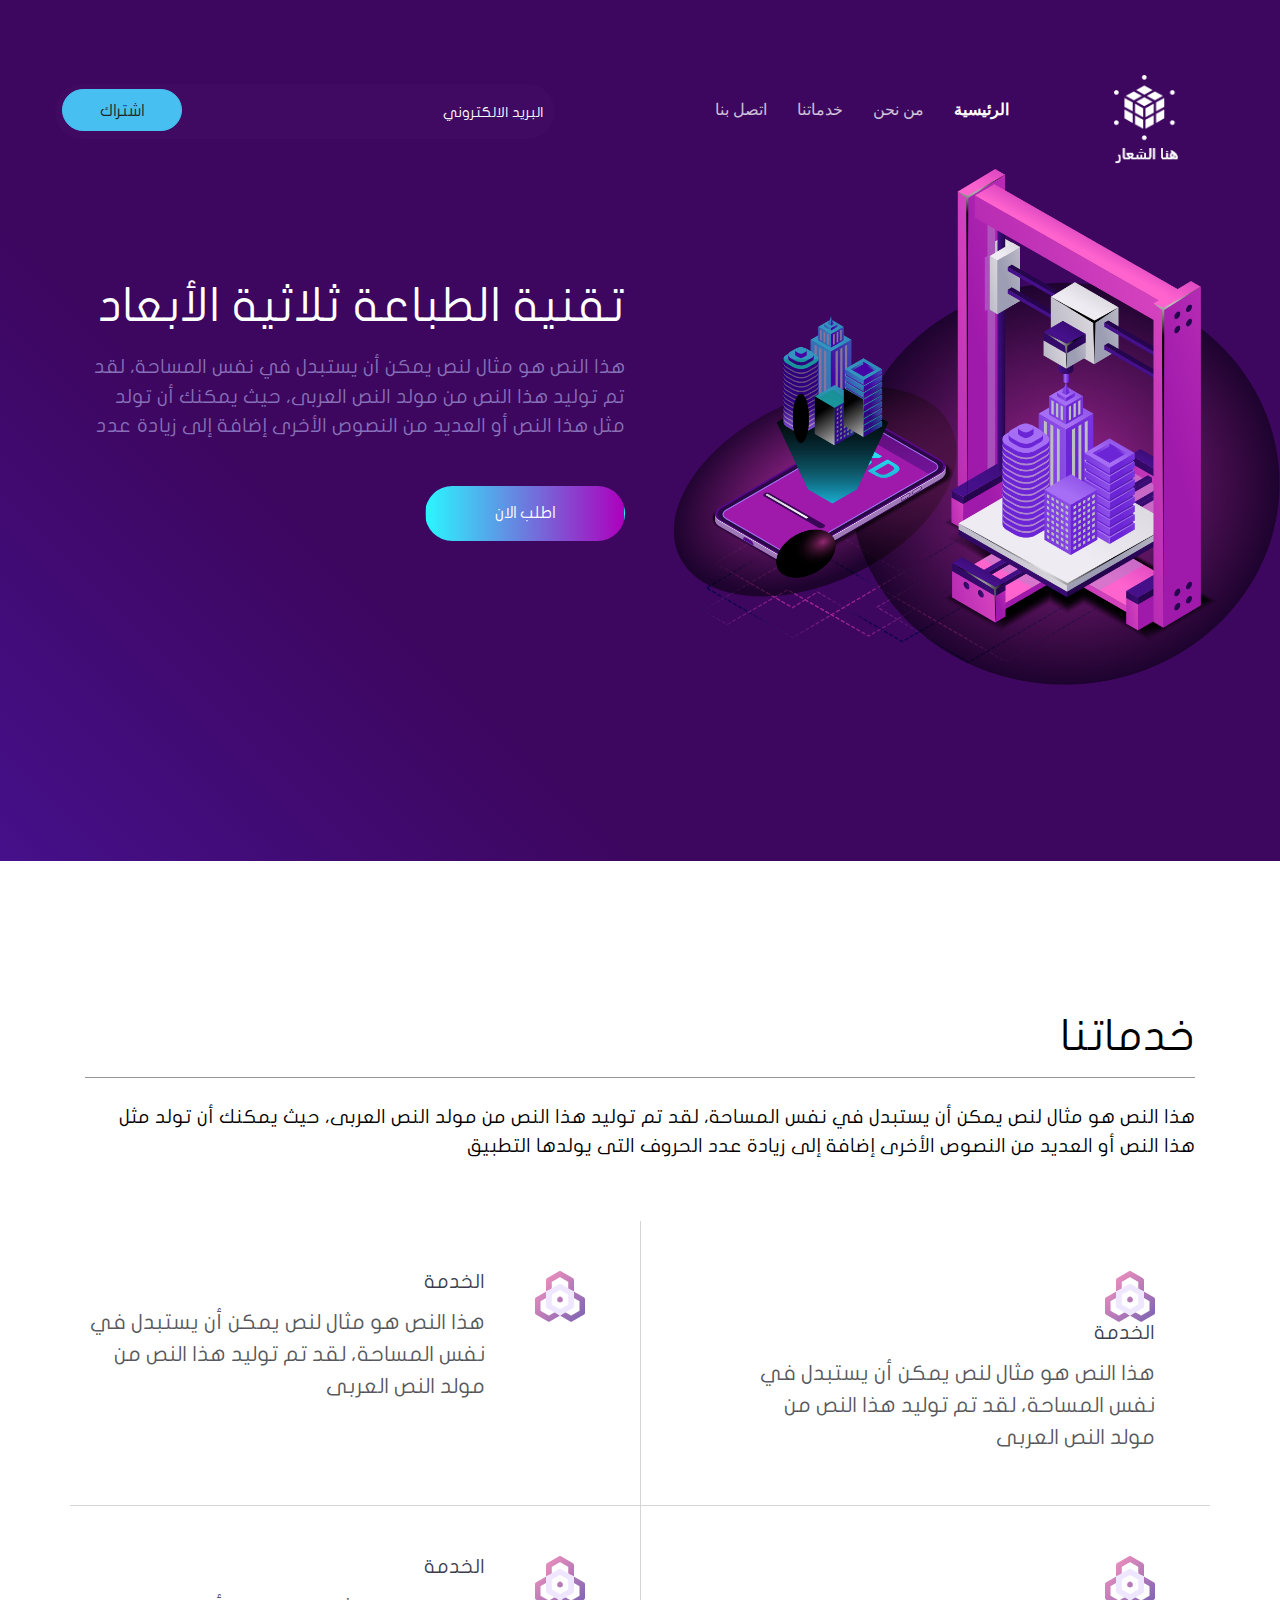
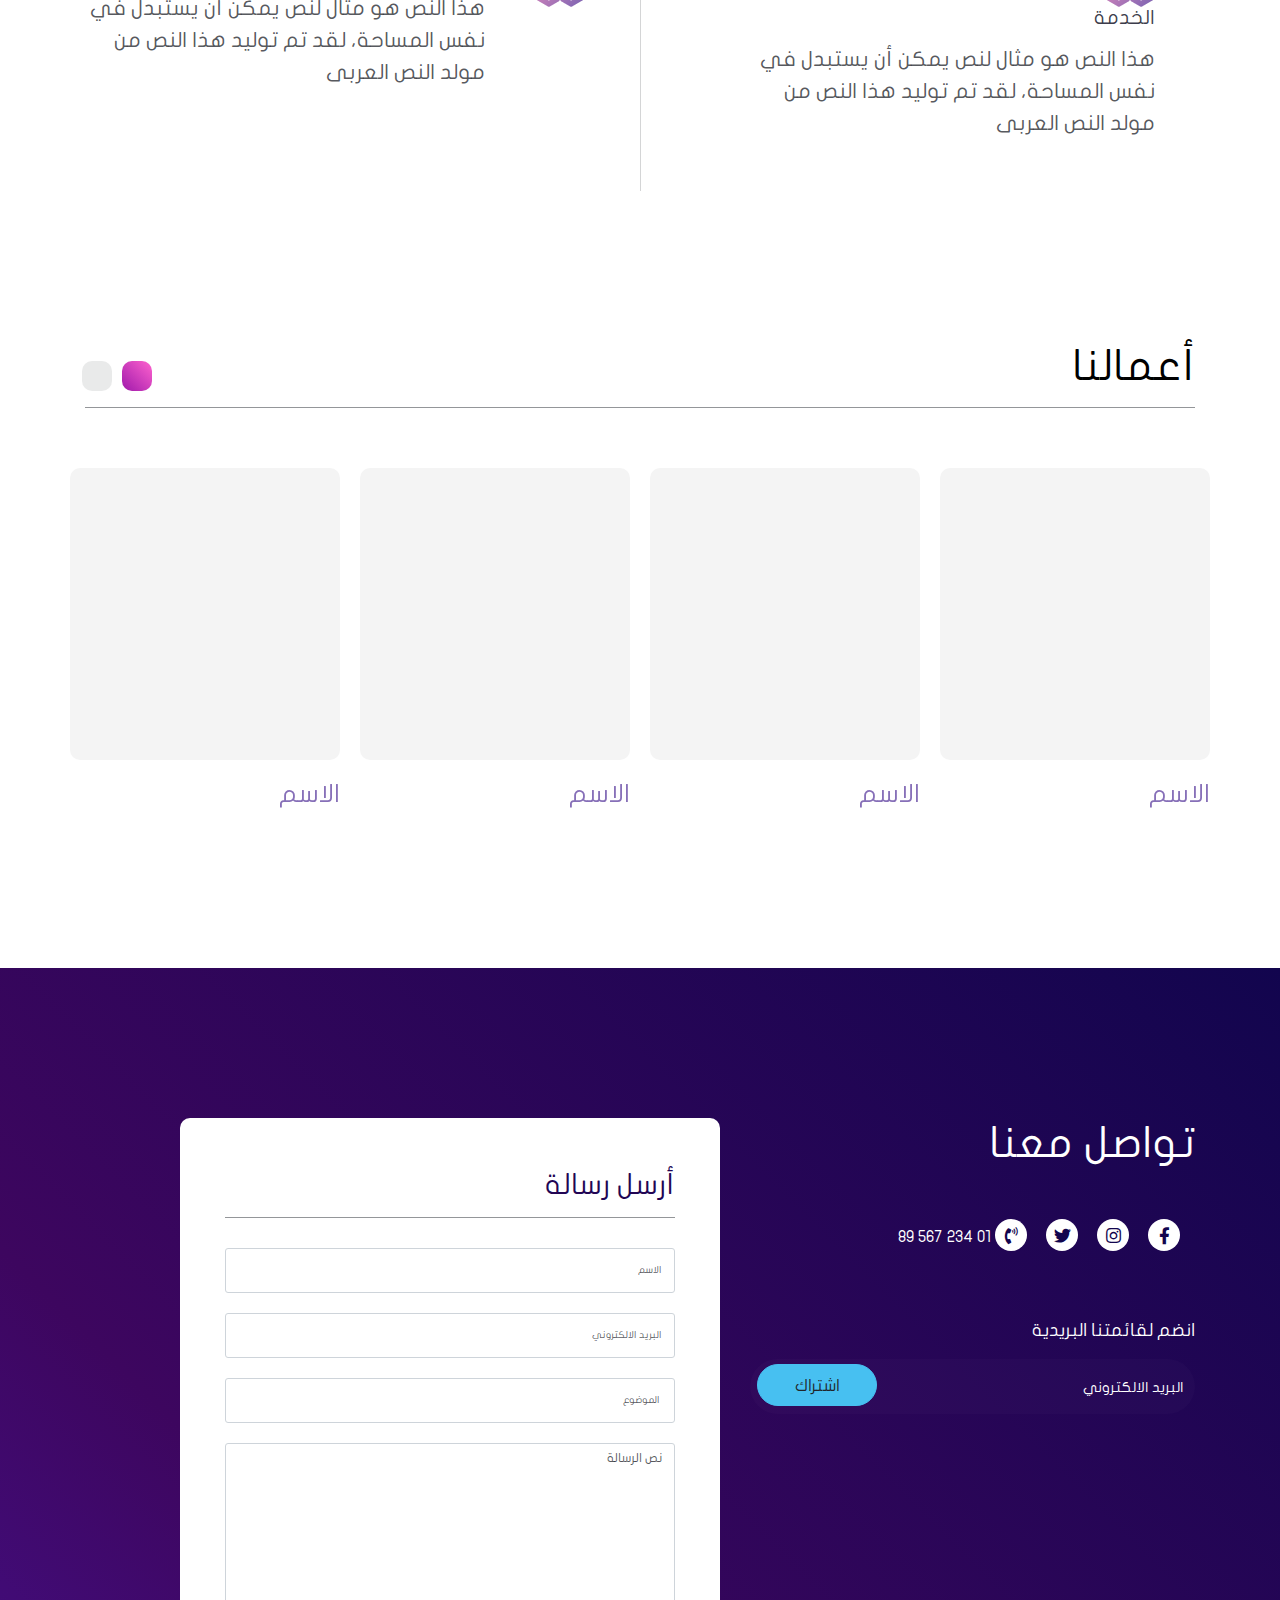
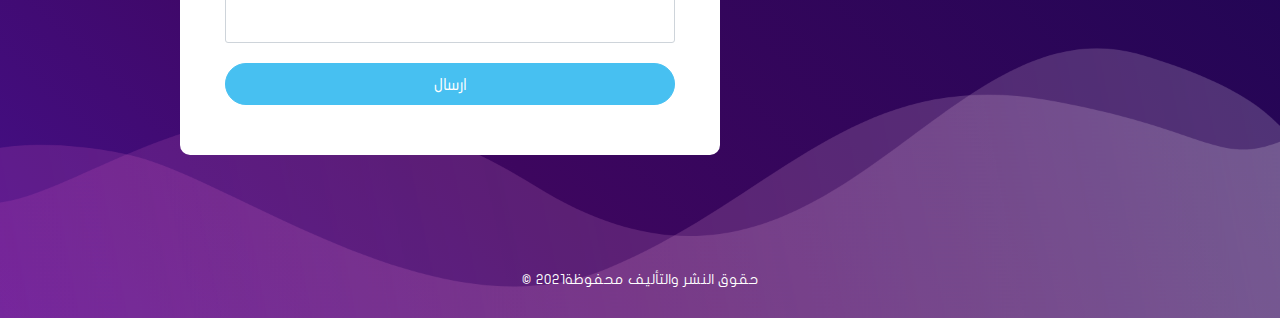
==== index.html @ 659a98fc "upload" ====
<html>

<head>
  <meta charset="utf-8">
  <meta name="viewport" content="width=device-width, initial-scale=1.0">
  <meta name="description" content="">
  <meta name="author" content="">
  <title> 3D </title>
  <link href="assets/css/bootstrap.min.css" rel="stylesheet">
  <link rel="stylesheet" href="https://use.fontawesome.com/releases/v5.5.0/css/all.css">
  <link href='http://fonts.googleapis.com/css?family=Open+Sans:300,400,600,700' rel='stylesheet' type='text/css'>
  <link href="https://cdn.lineicons.com/2.0/LineIcons.css" rel="stylesheet">
  <link href="assets/css/owl.carousel.css" rel="stylesheet">
  <link href="assets/css/style.css" rel="stylesheet">

</head>

<body>
  <section class="hero">
    <header>
      <div class="container">
        <div class="row">
          <div class="col-md-12">
            <nav class="navbar navbar-expand-lg ">
              <a class="navbar-brand logo" href="index.html"> <img src="assets/images/logo.png" alt=""></a>
              <button class="navbar-toggler" type="button" data-toggle="collapse" data-target="#navbarNav"
                aria-controls="navbarNav" aria-expanded="false" aria-label="Toggle navigation">
                <div class="mobileMenu"><i></i><i></i><i></i></div>
              </button>
              <div class="collapse navbar-collapse" id="navbarNav">
                <ul class="navbar-nav">
                  <li class="nav-item active">
                    <a class="nav-link" href="index.html">الرئيسية </a>
                  </li>

                  <li class="nav-item">
                    <a class="nav-link" href="#services"> من نحن </a>
                  </li>
                  <li class="nav-item">
                    <a class="nav-link" href="#start"> خدماتنا</a>
                  </li>
                  <li class="nav-item">
                    <a class="nav-link" href="#contactUs">اتصل بنا</a>
                  </li>

                </ul>
                <div class="subscribeBox">
                  <form class="subscribeForm">
                    <div class="form-group">
                      <input type="email" class="form-control" placeholder="البريد الالكتروني">
                    </div>
                    <button class="btn subscribeBtn"> اشتراك</button>
                  </form>
                </div>
              </div>
            </nav>
            </a>
          </div>
        </div>
      </div>
    </header>
    <div class="heroSection">
      <div class="heroImg">
        <img src="assets/images/hero.png" alt="">
      </div>
      <div class="container">
        <div class="row">
          <div class="col-md-6">

          </div>
          <div class="col-md-6">
            <div class="heroText">
              <h5>تقنية الطباعة ثلاثية الأبعاد </h5>
              <span>
                هذا النص هو مثال لنص يمكن أن يستبدل في نفس المساحة، لقد تم
                توليد هذا النص من مولد النص العربى، حيث يمكنك أن تولد مثل هذا
                النص أو العديد من النصوص الأخرى إضافة إلى زيادة عدد</span>

              <a href="#" class="reqBtn btn"> اطلب الان</a>
            </div>

          </div>
        </div>
      </div>

    </div>
  </section>
  <section class="services" id="services">
    <div class="container">
      <div class="row">
        <div class="col-md-12">
          <div class="sectionTitle">
            <h2>خدماتنا</h2>
            <p>هذا النص هو مثال لنص يمكن أن يستبدل في نفس المساحة، لقد تم توليد هذا النص من مولد النص العربى، حيث يمكنك
              أن تولد مثل هذا النص أو العديد من النصوص الأخرى إضافة إلى زيادة عدد الحروف التى يولدها التطبيق</p>
          </div>
        </div>
        <div class="col-lg-6 col-md-6 borderd-bottom borderLeft">
          <div class="servicesBox clearfix">
            <div class="serviceIcon">
              <img src="assets/images/ledger.png" alt="">
            </div>
            <div class="serviceDratils">
              <h4> الخدمة</h4>
              <p>هذا النص هو مثال لنص يمكن أن يستبدل في نفس المساحة، لقد تم توليد هذا النص من مولد النص العربى</p>
            </div>

          </div>
        </div>
        <div class="col-lg-6 col-md-6 borderd-bottom">
          <div class="servicesBox clearfix">
            <div class="serviceIcon">
              <img src="assets/images/ledger.png" alt="">
            </div>
            <div class="serviceDratils">
              <h4> الخدمة</h4>
              <p>هذا النص هو مثال لنص يمكن أن يستبدل في نفس المساحة، لقد تم توليد هذا النص من مولد النص العربى</p>
            </div>

          </div>
        </div>
        <div class="col-lg-6 col-md-6 borderLeft">
          <div class="servicesBox clearfix">
            <div class="serviceIcon">
              <img src="assets/images/ledger.png" alt="">
            </div>
            <div class="serviceDratils">
              <h4> الخدمة</h4>
              <p>هذا النص هو مثال لنص يمكن أن يستبدل في نفس المساحة، لقد تم توليد هذا النص من مولد النص العربى</p>
            </div>
          </div>
        </div>
        <div class="col-lg-6 col-md-6">
          <div class="servicesBox clearfix">
            <div class="serviceIcon">
              <img src="assets/images/ledger.png" alt="">
            </div>
            <div class="serviceDratils">
              <h4> الخدمة</h4>
              <p>هذا النص هو مثال لنص يمكن أن يستبدل في نفس المساحة، لقد تم توليد هذا النص من مولد النص العربى</p>
            </div>
          </div>
        </div>
      </div>
    </div>
  </section>
  <section class="work">
    <div class="container">
      <div class="row">
        <div class="col-md-12">
          <div class="sectionTitle">
            <h2>أعمالنا</h2>

          </div>
        </div>
        <div class="owl-carousel workSlider">
          <div class="workItem">
            <div class="WorkImage">
              <img src="assets/images/car1.png" alt="">
            </div>
            <h4>الاسم</h4>
          </div>
          <div class="workItem">
            <div class="WorkImage">
              <img src="assets/images/car1.png" alt="">
            </div>
            <h4>الاسم</h4>
          </div>
          <div class="workItem">
            <div class="WorkImage">
              <img src="assets/images/car1.png" alt="">
            </div>
            <h4>الاسم</h4>
          </div>
          <div class="workItem">
            <div class="WorkImage">
              <img src="assets/images/car1.png" alt="">
            </div>
            <h4>الاسم</h4>
          </div>
          <div class="workItem">
            <div class="WorkImage">
              <img src="assets/images/car1.png" alt="">
            </div>
            <h4>الاسم</h4>
          </div>
        </div>
      </div>
    </div>
  </section>
  <section class="footer">
    <div claSS="footerBG">
      <img src="assets/images/bg.png" alt="">
    </div>
    <div class="container">
      <div class="row">
        <div class="col-lg-5 col-md-5 col-md-12">
          <h3> تواصل معنا</h3>
          <ul class="socialIcons clearfix">
            <li class="facebook">
              <a href="#"><i class="fab fa-facebook-f"></i></a>
            </li>
            <li class="insta">
              <a href="#"><i class="fab fa-instagram"></i></a>
            </li>
            <li class="twitter">
              <a href="#"><i class="fab fa-twitter"></i></a>
            </li>
              <li><a href=""><i class="fas fa-phone-volume"> </i></a></li>
            <span>01 234 567 89</span>
          </ul>
          
          </ul>
          <div class="subscribeBox">
            <h6>انضم لقائمتنا البريدية</h6>

            <form class="subscribeForm">
              <div class="form-group">
                <input type="email" class="form-control" placeholder="البريد الالكتروني">
              </div>
              <button class="btn subscribeBtn"> اشتراك</button>
            </form>
          </div>
        </div>
        <div class="col-md-6">
          <form action="" class="contactForm">
            <div class="sectionTitle">
              <h2>أرسل رسالة</h2>
            </div>
            <div class="form-group">
              <input type="text" placeholder="الاسم" class="form-control">
            </div>
            <div class="form-group ">
              <input type="email" placeholder="البريد الالكتروني" class="form-control">
            </div>
            <div class="form-group">
              <input type="text" placeholder=" الموضوع" class="form-control">
            </div>
            <div class="form-group">
              <textarea name="" class="form-control">نص الرسالة</textarea>
            </div>
            <button class="sendBtn btn"> ارسال</button>
          </form>
        </div>
        <div class="col-md-12">
          <div class="copyRights">
            <h3> حقوق النشر والتأليف محفوظة2021 ©
            </h3>
          </div>
        </div>
      </div>
    </div>
    </footer>


    <!--Scripts For Counter-->
    <!--End counter-->
    <script type="text/javascript" src="assets/js/jquery.js"></script>
    <script type="text/javascript" src="assets/js/popper.js"></script>
    <script type="text/javascript" src="assets/js/bootstrap.min.js"></script>
    <script type="text/javascript" src="assets/js/owl.carousel.js"></script>
    <script type="text/javascript" src="assets/js/main.js"></script>

</body>

</html>
---- assets/css/style.css ----
@font-face{
    font-family:"JFFlatRegular";
    src:url("../fonts/JFFlatRegular.ttf");
}

img{
    width:100%;
}
a{
 text-decoration: none;   
}
a:hover{
    color:black
}
:root{
    --font-color:#000000;
    --sub-font-color:rgba(42, 45, 51, .8);
    --font-famiy:"JFFlatRegular";
    --background-color:#F2F5F8;
    --gradient-color1:#45108A;
    --gradient-color2:#3D065F;
    --gradient-color3:#12054E;
    --btn-gradiant:#AD00BD;
    --btn-gradiant2:#2AF6FF;
    --btn-color:#47C0F1;
    --link-color:#FFC000;
    --btn-color-gradiant:#9F19AB;
    --btn-color-gradiant2:#FF63CE;
}
p{
    font-size:1.3333333333333333em;;
}
ul{
    padding:0;
    margin:0;
}
ul li{
    list-style-type: none;
    margin-bottom:19px;
}
body{
     font-size: 16px;
    background-color: #fff;
    position: relative;
    direction: rtl;
    text-align: right;
    font-family:"JFFlatRegular";
    color:black;
overflow-x: hidden;
}
.hero{
    background: linear-gradient(45deg, var(--gradient-color1) 0%, var(--gradient-color2) 30%, var(--gradient-color2) 100%);
    background-size: cover;
    padding-top:70px;
    position: relative;
    overflow: hidden;
    padding-bottom:170px;
}

.heroImg{
    position: absolute;
    right:0;
    top:0;
    width:50%;
}
.navbar-brand.logo{
 float:none;
 width:65px;
 margin-left:90px
}

.navbar-expand-lg .navbar-nav .nav-item{
    padding:10px 15px;
}
.navbar-expand-lg .navbar-nav .nav-link{
    font-size:1em;
    font-family:"DUBAI-REGULAR";
    padding:0;
    color:rgba(255,255,255,.75);
    position: relative;

}
header .subscribeBox {
float:left;
width:450px;
}

 .subscribeBox .form-control{
    background-color: rgba(255,255,255,.02);
    border-radius: 5px;
    height:55px;
    border:0;
    width:100%;
    border-radius: 28px;;
    color:white;

    }
.navbar-expand-lg .navbar-nav  .nav-item.active .nav-link{
    color:white;
    font-weight: bold;
}
.navbar {
    padding:0;
}
.navbar-expand-lg .navbar-nav{
    width:50%;
}


.heroSection{
    padding-top:80px;
    position: relative;
    padding-bottom:150px
}
.heroText{
    margin-top:30px;;
}
.heroText h5{
    font-size:2.9em;
    color:white;
    margin-bottom:18px
}
.heroText span{
font-size: 1.2222222222222223em;
color:#8770B8;
margin-top:22px;
}
.reqBtn.btn{
    background-image: linear-gradient( to left ,var(--btn-gradiant),var(--btn-gradiant2));
    width:200px;
    height:55px;
    color:white;
    margin-top:45px;
    border-radius: 28px;
    transition: all .5s;
    border:1px solid transparent;
    line-height: 40px;
}
.reqBtn:hover{
    background-image: none;
    color:var(--btn-color);
transition: all .5s;
border:1px solid var(--btn-color);

}
.subscribeBox .subscribeForm{
    width:500px;
    position: relative;
}
 .subscribeBox .form-control::placeholder{
    color:white;
    font-size:.9em
}
 .subscribeBox .subscribeBtn{
    background-color:var(--btn-color);
    height:42px;
    width:120px;
    left: 7px;
    top: 5px;
    border:1px solid var(--btn-color);
    transition: all .5s;
    font-size:.9999em;
    position: absolute;
    border-radius: 28px;
}
 .subscribeBox .subscribeBtn:hover{
    background-color: transparent;
    color:var(--btn-color);
    transition: all .5s;;
}
.services .borderd-bottom{
    border-bottom: 1px solid rgba(42, 45, 51, .2);
}
.borderLeft{
    border-left: 1px solid rgba(42, 45, 51, .2); 
}

.servicesBox{
padding-right:40px;
padding-bottom:35px;
padding-top:50px;

}
.serviceIcon{
    width: 50px;
    margin-left:50px;
    float:right;
}
.serviceDratils{
    width:80%;
    float: right;
}

.servicesBox h4{
    font-size:1.2222222222em;
    margin-bottom: 13px;
    color:#3C3D4B;
}
.servicesBox p{
    font-size:.1.1111111111111112em;
  color:var( --sub-font-color);
}
.services{
    padding-top:150px;
    padding-bottom:150px;
}
.sectionTitle{
    margin-bottom: 60px;
}
.work{
    padding-bottom:150px;
}
.WorkImage{
    border-radius: 10px;
    overflow: hidden;
}
.workSlider {
    position: relative;
}
.workSlider .owl-dots{
    position: absolute;
    top: -107px;
    width: 100%;
    left: 12px;    width:100%;
    text-align: left;
    ;

}
.workSlider .owl-dots .owl-dot{
    background-color:rgba(42, 45, 51, .1);
    width:30px;
    height: 30px;
    border-radius: 10px;
    border:0;
    margin-right:10px;

}
.workSlider .owl-dots .owl-dot.active{
    background-image: linear-gradient( 45deg , var(--btn-color-gradiant),var(--btn-color-gradiant2));

}
.workItem h4{
    font-size: 1.5555555555555556em;
    margin-top:20px;
    color:#8770B8;
}
.sectionTitle h2{
    position: relative;
    font-size:2.6666666666666665em;
    text-align: right;
    border-bottom: 1px solid rgba(42, 45, 51, .5);
    padding-bottom:15px;
}
.sectionTitle p{
    font-size:1.2em;
    margin-top:25px;
}
.aboutImg{
    border-radius: 8px;
    overflow:hidden;
}
.aboutText {
    margin-top:120px;

}
.aboutText h5{
    font-size:1.5555555555555556em;
    color:black;
}
.aboutText p{
    font-size:1.2222222222em;
    color:#676769;
margin-top:62px;
}
.marginAbout{
    margin-top:140px;
}
.start{
    padding-top:245px;
    padding-bottom:130px;
    background-image: linear-gradient(45deg ,var(--gradient-color2) , var(--gradient-color1));
}

.startText {
 color:white
}
.startText h4{
    color:white;
    font-size: 2em;
    margin-bottom:30px;
}
.startText p{
    font-size:1.11em;
    color:#FFFFFF;
    opacity: .3;
}
.startIcon{
    background-color: rgba(255,255,255,.05);
    width:80px;
    height:80px;
    border-radius: 50%;
    padding:25px;
    box-shadow: 0 5px 20px rgba(0,0,0,.05);
    position: relative;
}
.startIcon:before{
content:"";
position: absolute;
width:3px;
background-color: white;
opacity: .05;
height: 63px;
bottom: -62px;
left:50%;
}
.startSteps li{
    margin-bottom:50px;
}
.startSteps li:last-child .startIcon:before{
    display: none;
}
.stepNo{
    position: absolute;
    font-size:3.3333333333333335em;
    color:white;
    opacity: .05;
    font-weight: bold;
    top:-46px;
    right:0;
}
.startStepText{
    position: relative;
    margin-right:25px;
    width:50%;
}
.startStepText h4{
    font-size:1.3333333333333333em;
    color:white;
    margin-bottom:10px;
}
.startStepText p{
    font-size:0.8888888888888888em;
    color:#D3BAF0;
}
.startStepText p a{
color:var(--link-color)
}
.create{
    padding-top:120px;
    padding-bottom: 180px;;
}
.createSteps{
    margin-top:30px;
}

.createText h5{
    font-size:1.6666666666666667em
}
.createText p{
    font-size:0.9444444444444444em;
    margin:0;
}

 .createIcon{
     width:40px;
     display: inline-block;

 }
 .creatStepText{
     width:70%;
     margin-right:40px;
 }
 .creatStepText h4{
     font-size:20px;
     color:#3D3E4C;

 }
 .creatStepText p{
     font-size:0.8333333333333334em;
     color:var( --sub-font-color);
     margin:0;
 }

.contactBtn{
    background-color: #00B5FF;
    border-radius: 8px;
    width:170px;
    height:50px;
    text-align: center;
    color:white;
    border:1px solid #00B5FF;
    transition: all .5s;
    margin-top:10px;
}
.contactBtn:hover{
    background-color: white;
    color:#00B5FF;
}
.contactBtn i{
    color:#00B5FF;
    margin-left: 11px;;
}
.subscribe h3{
   font-size:  2em;
    color:var(--font-color);
}
.subscribe p{
    font-size:  0.9444444444444444em;
     color:var(--sub-font-color);
 }

.contactUs{

    padding:120px 0;
    position: relative;
}
.formBG{
    background: linear-gradient(4deg,var(--form-gradiant)  0%, var(--form-gradiant2) 100%);
width:50%;
height:100%;
position: absolute;
left:0;
top:0;

}
.footer .subscribeBox .subscribeForm{
width:100%;
}
.footer h3{
    font-size:2.6666666666666665em;
    margin-bottom:50px;
}

.socialIcons li{
    display: inline-block;
    width:32px;
    height:32px;
    border-radius: 50%;
    background-color:white;
    margin-right:15px;
    text-align: center;
    transition: all .5s;

}
.socialIcons li a{
    color:var( --gradient-color3);
line-height: 10px;
font-size:17px;
}
.socialIcons li i{
    line-height: 33px;;
}
.socialIcons li:hover{
    transition: all .5s;
}
.facebook:hover a{
    color:#3b5998 ;
}
.twitter:hover a {
    color:#00acee;
}
.insta:hover a{ 
    COLOR: #FD1D1D;
}
.footer .subscribeBox{
    margin-top:50px;
}
.footer .subscribeBox h6{
    font-size:1.1111111111111112em;
    margin-bottom: 18px;
}


.contactForm{
    background-color:white;
    width:100%;
    border-radius: 10px;
    padding:50px 45px;
}
.contactForm .sectionTitle h2{
    font-size:1.7777777777777777em;
    color:#220554;
}
.contactForm .sectionTitle{
    margin-bottom:30px;
}


.contactForm .form-group{
    margin-bottom:20px;
}
.contactForm .form-control{
    background-color:#FFFFFF;
    border-radius: 3px;
    height:45px;
    font-size: .7777777777em;
    color:var(--sub-font-color)
}
.contactForm .form-control::placeholder{
    font-size: .7777777777em;
    color:var(--sub-font-color)
}
.contactForm textarea.form-control{
    height:200px;
    resize: none;
    text-align: right;
}
.sendBtn{
    width:100%;
    height:45px;
    font-size:.1.2222222222222223em;
    transition: all .5s;;
    background-color:var(--btn-color);
    height:42px;
    width:100%;
    border-radius: 33px;;
    color:white;;
    border:1px solid var(--btn-color);
}
.sendBtn:hover{
    background-color:white;;
    border-color:var(--btn-color);
    transition: all .5s;;
}

.contactText h6{
    font-size:1.8em;
    color:var(--font-color);
    margin-bottom:13px;
}
.contactText a{
    color:var(--main-color);
}

.contactText p{
    color:var(--sub-font-color);
    font-size:.888em;
    margin-bottom:50px;
    transition: all .5s;
}
.footer{
    background-image: linear-gradient(45deg, var(--gradient-color1) 0%,var(--gradient-color2) 30%, var(--gradient-color3) 100%);
    padding-top:150px;
    position: relative;
    color:white;
}
.footerBG{
    width:100%;
    position: absolute;
    bottom:0;
    left:0;
}
.subscribeBtn:hover{
    background-color: transparent;
    color:var(--main-color);
    transition:  all .5s;
}
.copyRights{
    margin-top:100px;
    padding-bottom:30px
}
.footer .copyRights h3{
    text-align: center;
    font-size:.8888em;
    color:white;
    margin-bottom:0
}

.scrollNav {
    top: 0 !important;
    z-index: 999999999999;
    animation-duration: .5s;
    position: fixed !important;
    background: linear-gradient(45deg, var(--gradient-color1) 0%, var(--gradient-color2) 30%, var(--gradient-color2) 100%);
    box-shadow: rgba(0, 0, 0, 0.1) 2px 3px 20px 3px;
    transition: 1s all;
    left: 0;
    width:100%;
    right:0;
    padding:10px 0;
    transition: all .5s;;
    animation:sticky;
}
.btn{
    line-height: 30px;
}

@media(min-width:300px) and (max-width:767px){
    body{
        font-size:12px
    }
    .owl-carousel .owl-stage-outer{
    overflow: hidden;
}
    .heroImg img{
        width:100%;
        height: auto;
    }
    .hero{
        padding:20px 0;
    }
    header .subscribeBox{
        width:100%;
    }
    .subscribeBox .subscribeForm{
        width:100%;
    }
    .reqBtn.btn{
        width:100%;
    }
    .heroImg{
        position: relative;
        width:100%;
        margin-bottom:50px;
    }
    .contactBtn{
        width:100%;
    float: none;
    }

    
    .navbar-expand-lg .navbar-nav .nav-link:before{
        display:none;
    }
    .subscribeBtn{
        width: 113px;
    }
    .formBG{
        width:100%;
    }
    .contactForm{
      padding:10px;
    }
.services{
    padding:50px 0;
}

.aboutUs .container{
    padding:50px 20px;
    border-radius: 0;;
}

.marginAbout{
    margin-top: 20px;;
}
.clients{
    padding:50px 0;
}

.sendBtn ,.sendMessage.btn{
    width:100%;
}

.startIcon:before{
    display: none;
}
   footer{
       padding:20px 0;
   }
    .socialIcons{
        text-align: right;
        margin-top:20px;
        margin-bottom:20px;
    }
    footer .logo{
        float: none;
    }
    .socialIcons li{
        float: none;
    }
    .requestBtn{
        width:100%;
    }
    .heroText{
        margin-top: 0px;
    }
    button.navbar-toggler {
        position: relative;
        border: none;
        height: 40px;
        width:50px;
        cursor: pointer;
        border-radius: 0;
        opacity: .7;
        border:1px solid white;
        text-align: center;
    }
    .subscribeForm{
width:100%;
margin-bottom:50px;
    }
  
    .serviceIcon{
     width:40px;
     margin-left:10px;
    }
    .counterSec{
        margin-top:0;
    }
    
    .heroSection .subscribeBox{
        width:100%;
    }
    .startSteps{
        margin-top:50px;
    }
    .mobileMenu i{
        background-color: white;
        border-radius: 2px;
        content: '';
        display: block;
        width: 95%;
        height: 3px;
        margin-bottom:5px
    }
    .mobileMenu i:last-child{
    margin-bottom: 0;;
    }

    .navbar{
        width:100%;
        margin-bottom:20px;
    }
    .nav-link{
        margin-bottom:10px;
        margin-top:10px;
    }
    .navbar{
        width:100%;
        margin-top:20px;
    }
    .heroSection{
        padding: 50px 0;
    }
   .services .borderd-bottom ,.borderLeft{
        border:0;
    }
    .services .col-lg-6{
        border-bottom: 1px solid rgba(42, 45, 51, .2);
    }
    .start {
        padding-top: 50px;
        padding-bottom: 50px;}
.create {
    padding-top: 50px;
    padding-bottom:50px;
}
.contactForm .form-group.halfFormGroup{
    width:100%;
}
.contactUs {
    padding: 50px 0;}
.subscribe{
    padding-bottom: 50px;;
}
}
@media(min-width:768px) and (max-width:1023px){
    body{
        font-size:14px
    }
    .owl-carousel .owl-stage-outer{
        overflow: hidden;
        padding:20px 5;
    }
    .clientBox{
        box-shadow: 0 10px 10px rgba(0, 0, 0, 0.1);
    }
    .aboutUs .container{
padding:50px 20px;
border-radius: 0;;
    }
   .marginAbout{
       margin-top:0;
   }
   .clients{
       padding:50px 0;
   }

   .services{
    padding:50px 0;
}

.aboutUs .container{
    padding:50px 20px;
    border-radius: 0;;
}
footer{
    padding:20px 0;
}

.sectionTitle{
    margin-bottom:50px;
}
.aboutUs .container{
    padding:50px 20px;
    border-radius: 0;;
}
    .hero{
        padding:20px 0;
    }
  
    .socialIcons{
        text-align: center;
    }
    .socialIcons li{
        float: none;
    }
  .marginBox{
      margin-top:0;
  }
    .heroText{
        margin-top: 20px;
    }

    .subscribeBtn{
        width:140px;
    }

    .marginForm{
        margin-left:24px;
    }
    .navbar-expand-lg .navbar-collapse{
        display: flex;
        flex-basis: auto;
         }
        .navbar-toggler{
        
            display: none;
         } 
    .navbar{
        width:100%;
        margin-top:20px;
    }
    .heroSection{
        padding-top: 50px;;
    }
    .start {
        padding-top: 50px;
        padding-bottom: 50px;}
.create {
    padding-top: 50px;
    padding-bottom:50px;
}
.contactForm .form-group.halfFormGroup{
    width:100%;
}
.contactUs {
    padding: 50px 0;}
.subscribe{
    padding-bottom: 50px;;
}
         .navbar-nav {
            display: -ms-flexbox;
            display: flex;}
            .navbar-expand-lg .navbar-nav {
                -ms-flex-direction: row;
                flex-direction: row;
            }
    
}
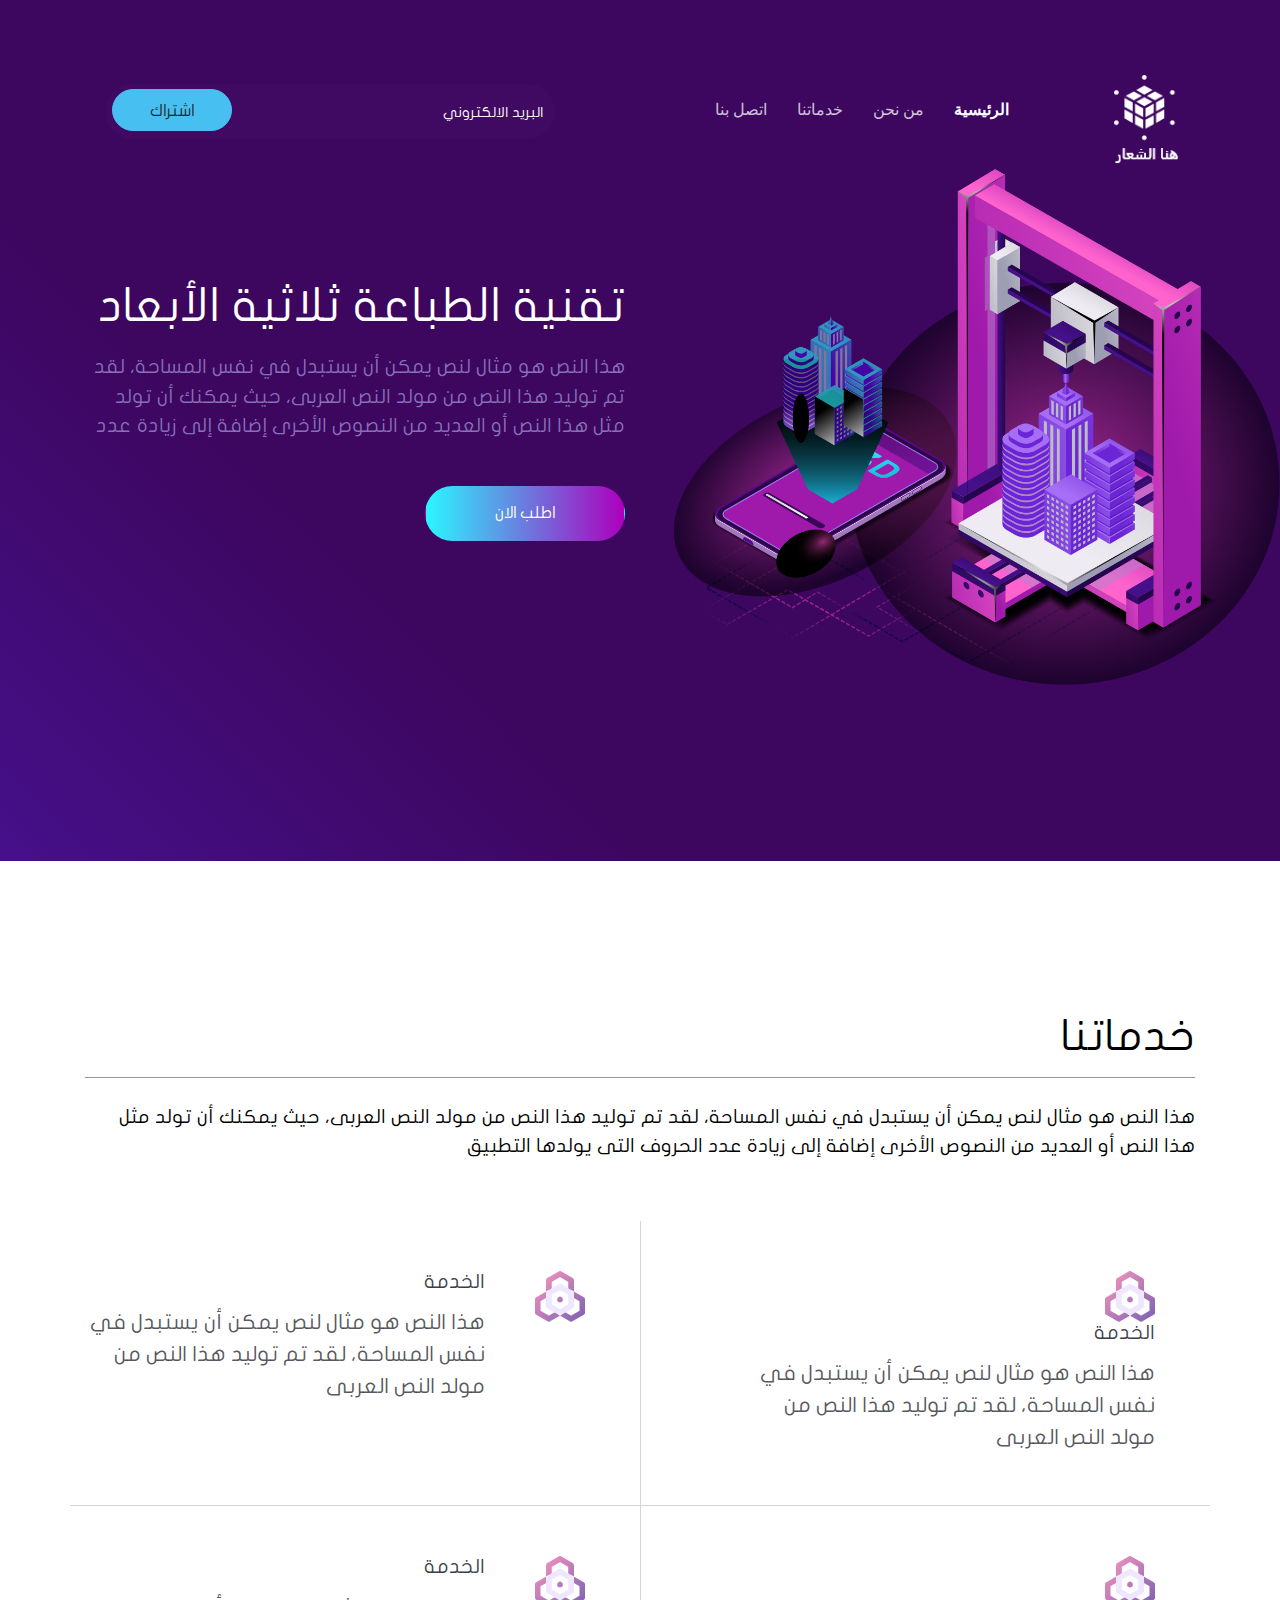
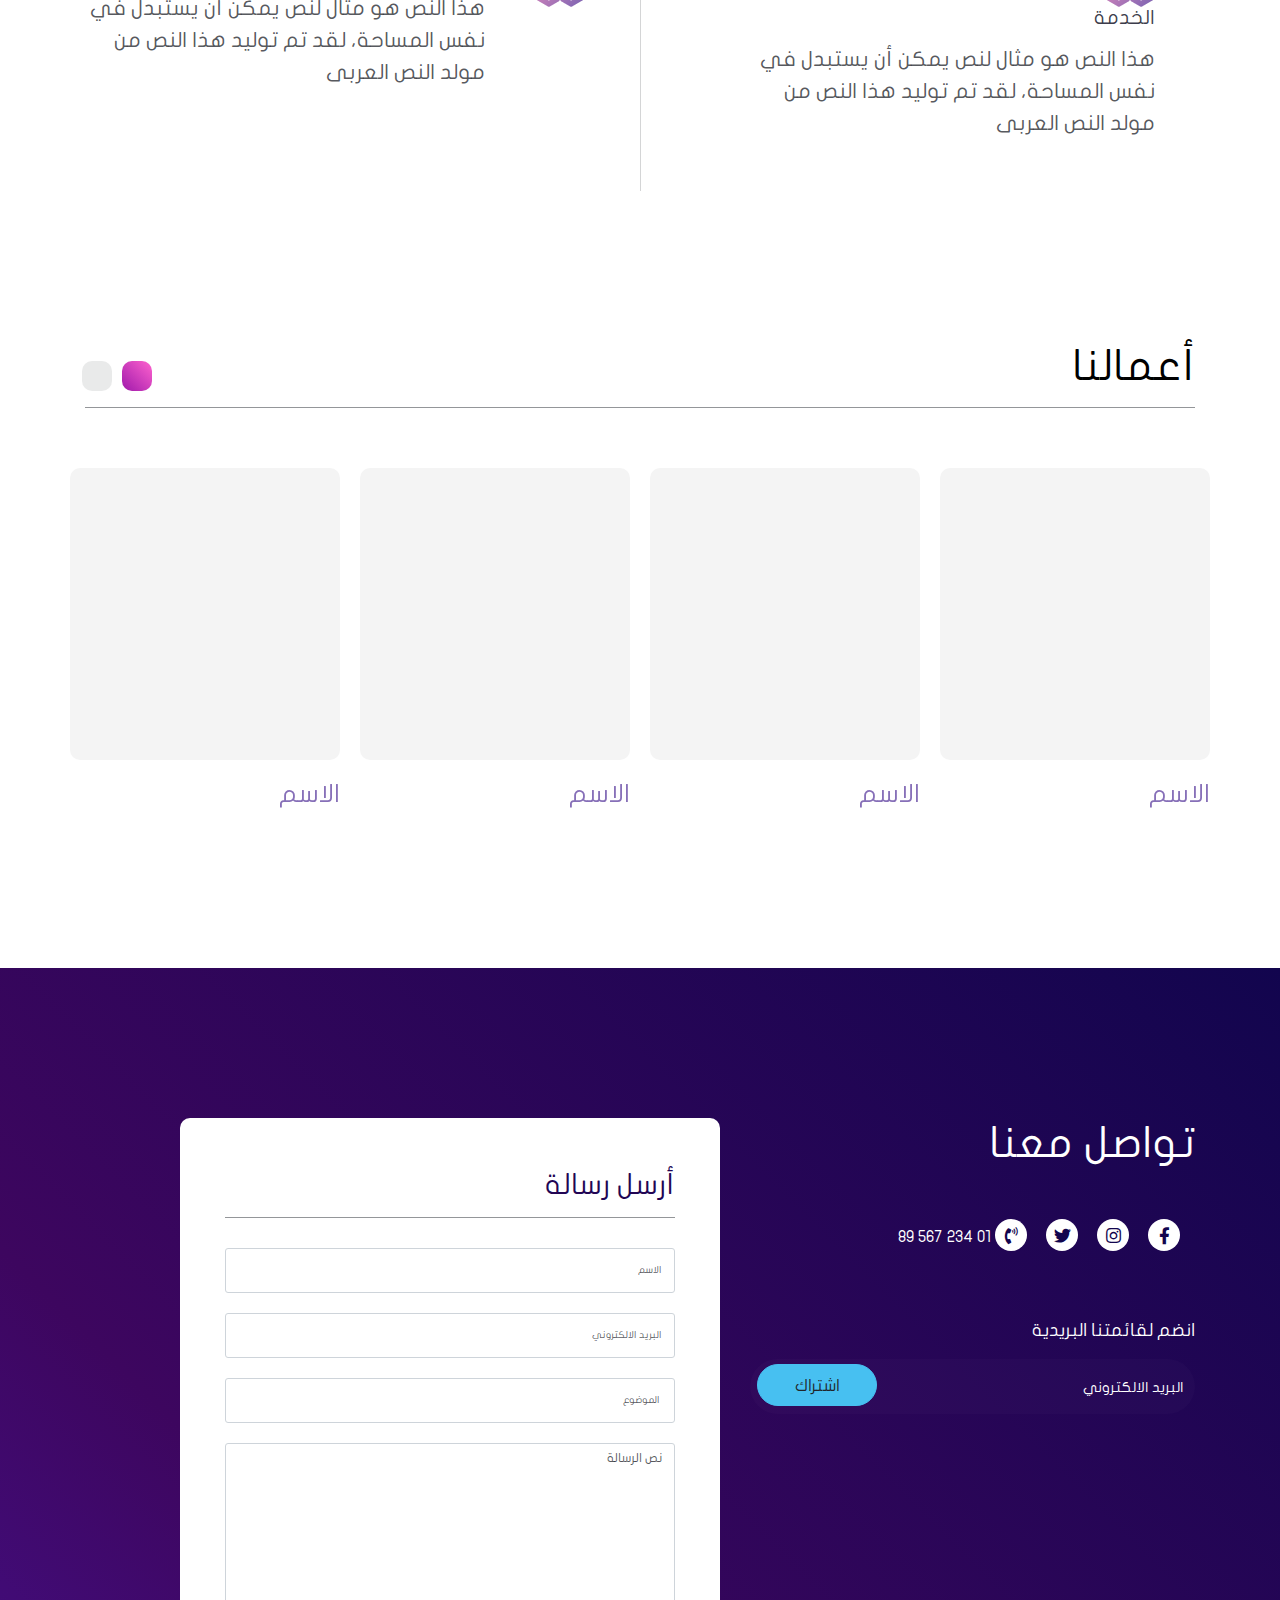
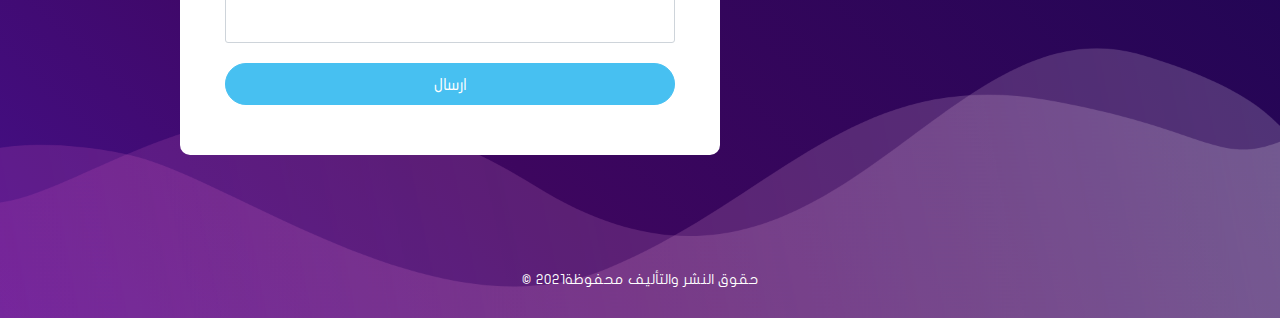
==== commit 248de3f7: "small page" ====
--- a/index.html
+++ b/index.html
@@ -194,7 +194,7 @@
     </div>
     <div class="container">
       <div class="row">
-        <div class="col-lg-5 col-md-5 col-md-12">
+        <div class="col-lg-5 col-md-6">
           <h3> تواصل معنا</h3>
           <ul class="socialIcons clearfix">
             <li class="facebook">
@@ -250,7 +250,7 @@
         </div>
       </div>
     </div>
-    </footer>
+  </section>
 
 
     <!--Scripts For Counter-->
--- a/assets/css/style.css
+++ b/assets/css/style.css
@@ -47,6 +47,8 @@
     font-family:"JFFlatRegular";
     color:black;
 overflow-x: hidden;
+height: 100%;;
+overflow: hidden;
 }
 .hero{
     background: linear-gradient(45deg, var(--gradient-color1) 0%, var(--gradient-color2) 30%, var(--gradient-color2) 100%);
@@ -144,7 +146,6 @@
 
 }
 .subscribeBox .subscribeForm{
-    width:500px;
     position: relative;
 }
  .subscribeBox .form-control::placeholder{
@@ -255,165 +256,7 @@
     font-size:1.2em;
     margin-top:25px;
 }
-.aboutImg{
-    border-radius: 8px;
-    overflow:hidden;
-}
-.aboutText {
-    margin-top:120px;
-
-}
-.aboutText h5{
-    font-size:1.5555555555555556em;
-    color:black;
-}
-.aboutText p{
-    font-size:1.2222222222em;
-    color:#676769;
-margin-top:62px;
-}
-.marginAbout{
-    margin-top:140px;
-}
-.start{
-    padding-top:245px;
-    padding-bottom:130px;
-    background-image: linear-gradient(45deg ,var(--gradient-color2) , var(--gradient-color1));
-}
-
-.startText {
- color:white
-}
-.startText h4{
-    color:white;
-    font-size: 2em;
-    margin-bottom:30px;
-}
-.startText p{
-    font-size:1.11em;
-    color:#FFFFFF;
-    opacity: .3;
-}
-.startIcon{
-    background-color: rgba(255,255,255,.05);
-    width:80px;
-    height:80px;
-    border-radius: 50%;
-    padding:25px;
-    box-shadow: 0 5px 20px rgba(0,0,0,.05);
-    position: relative;
-}
-.startIcon:before{
-content:"";
-position: absolute;
-width:3px;
-background-color: white;
-opacity: .05;
-height: 63px;
-bottom: -62px;
-left:50%;
-}
-.startSteps li{
-    margin-bottom:50px;
-}
-.startSteps li:last-child .startIcon:before{
-    display: none;
-}
-.stepNo{
-    position: absolute;
-    font-size:3.3333333333333335em;
-    color:white;
-    opacity: .05;
-    font-weight: bold;
-    top:-46px;
-    right:0;
-}
-.startStepText{
-    position: relative;
-    margin-right:25px;
-    width:50%;
-}
-.startStepText h4{
-    font-size:1.3333333333333333em;
-    color:white;
-    margin-bottom:10px;
-}
-.startStepText p{
-    font-size:0.8888888888888888em;
-    color:#D3BAF0;
-}
-.startStepText p a{
-color:var(--link-color)
-}
-.create{
-    padding-top:120px;
-    padding-bottom: 180px;;
-}
-.createSteps{
-    margin-top:30px;
-}
-
-.createText h5{
-    font-size:1.6666666666666667em
-}
-.createText p{
-    font-size:0.9444444444444444em;
-    margin:0;
-}
-
- .createIcon{
-     width:40px;
-     display: inline-block;
-
- }
- .creatStepText{
-     width:70%;
-     margin-right:40px;
- }
- .creatStepText h4{
-     font-size:20px;
-     color:#3D3E4C;
-
- }
- .creatStepText p{
-     font-size:0.8333333333333334em;
-     color:var( --sub-font-color);
-     margin:0;
- }
-
-.contactBtn{
-    background-color: #00B5FF;
-    border-radius: 8px;
-    width:170px;
-    height:50px;
-    text-align: center;
-    color:white;
-    border:1px solid #00B5FF;
-    transition: all .5s;
-    margin-top:10px;
-}
-.contactBtn:hover{
-    background-color: white;
-    color:#00B5FF;
-}
-.contactBtn i{
-    color:#00B5FF;
-    margin-left: 11px;;
-}
-.subscribe h3{
-   font-size:  2em;
-    color:var(--font-color);
-}
-.subscribe p{
-    font-size:  0.9444444444444444em;
-     color:var(--sub-font-color);
- }
-
-.contactUs{
-
-    padding:120px 0;
-    position: relative;
-}
+
 .formBG{
     background: linear-gradient(4deg,var(--form-gradiant)  0%, var(--form-gradiant2) 100%);
 width:50%;
@@ -523,21 +366,7 @@
     transition: all .5s;;
 }
 
-.contactText h6{
-    font-size:1.8em;
-    color:var(--font-color);
-    margin-bottom:13px;
-}
-.contactText a{
-    color:var(--main-color);
-}
-
-.contactText p{
-    color:var(--sub-font-color);
-    font-size:.888em;
-    margin-bottom:50px;
-    transition: all .5s;
-}
+
 .footer{
     background-image: linear-gradient(45deg, var(--gradient-color1) 0%,var(--gradient-color2) 30%, var(--gradient-color3) 100%);
     padding-top:150px;
@@ -584,8 +413,21 @@
 .btn{
     line-height: 30px;
 }
-
+.heroSection .socialIcons{
+    position: absolute;
+    bottom:  0;
+    left:0;;
+}
+.heroSection .container{
+    position: relative;
+}
+.call{
+    text-align: left;
+}
 @media(min-width:300px) and (max-width:767px){
+    .services{
+        padding:50px 0;
+    }
     body{
         font-size:12px
     }
@@ -613,11 +455,6 @@
         width:100%;
         margin-bottom:50px;
     }
-    .contactBtn{
-        width:100%;
-    float: none;
-    }
-
     
     .navbar-expand-lg .navbar-nav .nav-link:before{
         display:none;
@@ -631,21 +468,6 @@
     .contactForm{
       padding:10px;
     }
-.services{
-    padding:50px 0;
-}
-
-.aboutUs .container{
-    padding:50px 20px;
-    border-radius: 0;;
-}
-
-.marginAbout{
-    margin-top: 20px;;
-}
-.clients{
-    padding:50px 0;
-}
 
 .sendBtn ,.sendMessage.btn{
     width:100%;
@@ -662,9 +484,7 @@
         margin-top:20px;
         margin-bottom:20px;
     }
-    footer .logo{
-        float: none;
-    }
+
     .socialIcons li{
         float: none;
     }
@@ -694,16 +514,8 @@
      width:40px;
      margin-left:10px;
     }
-    .counterSec{
-        margin-top:0;
-    }
-    
-    .heroSection .subscribeBox{
-        width:100%;
-    }
-    .startSteps{
-        margin-top:50px;
-    }
+
+
     .mobileMenu i{
         background-color: white;
         border-radius: 2px;
@@ -738,62 +550,36 @@
     .services .col-lg-6{
         border-bottom: 1px solid rgba(42, 45, 51, .2);
     }
-    .start {
-        padding-top: 50px;
-        padding-bottom: 50px;}
-.create {
-    padding-top: 50px;
-    padding-bottom:50px;
-}
-.contactForm .form-group.halfFormGroup{
-    width:100%;
-}
-.contactUs {
-    padding: 50px 0;}
-.subscribe{
-    padding-bottom: 50px;;
-}
-}
+
+.work{
+    padding:50px 0;
+}
+}
+
 @media(min-width:768px) and (max-width:1023px){
     body{
         font-size:14px
     }
-    .owl-carousel .owl-stage-outer{
-        overflow: hidden;
-        padding:20px 5;
-    }
-    .clientBox{
-        box-shadow: 0 10px 10px rgba(0, 0, 0, 0.1);
-    }
-    .aboutUs .container{
-padding:50px 20px;
-border-radius: 0;;
-    }
-   .marginAbout{
-       margin-top:0;
-   }
-   .clients{
-       padding:50px 0;
-   }
-
-   .services{
-    padding:50px 0;
-}
-
-.aboutUs .container{
-    padding:50px 20px;
-    border-radius: 0;;
+
+.services{
+    padding:50px 0
 }
 footer{
     padding:20px 0;
 }
-
 .sectionTitle{
     margin-bottom:50px;
 }
-.aboutUs .container{
-    padding:50px 20px;
-    border-radius: 0;;
+.navbar-brand.logo{
+    width:50px;
+    margin-left:20px;
+}
+header .subscribeBox{
+    width:300px;
+}
+.reqBtn.btn{
+    display: block;
+    width:100%;
 }
     .hero{
         padding:20px 0;
@@ -812,13 +598,7 @@
         margin-top: 20px;
     }
 
-    .subscribeBtn{
-        width:140px;
-    }
-
-    .marginForm{
-        margin-left:24px;
-    }
+
     .navbar-expand-lg .navbar-collapse{
         display: flex;
         flex-basis: auto;
@@ -834,21 +614,10 @@
     .heroSection{
         padding-top: 50px;;
     }
-    .start {
-        padding-top: 50px;
-        padding-bottom: 50px;}
-.create {
-    padding-top: 50px;
-    padding-bottom:50px;
-}
-.contactForm .form-group.halfFormGroup{
-    width:100%;
-}
-.contactUs {
-    padding: 50px 0;}
-.subscribe{
-    padding-bottom: 50px;;
-}
+
+    .contactForm{
+        padding:10px;
+    }
          .navbar-nav {
             display: -ms-flexbox;
             display: flex;}
@@ -856,5 +625,10 @@
                 -ms-flex-direction: row;
                 flex-direction: row;
             }
-    
+.footer{
+    padding-top:50px;
+}
+.work{
+    padding:50px 0;
+}
 }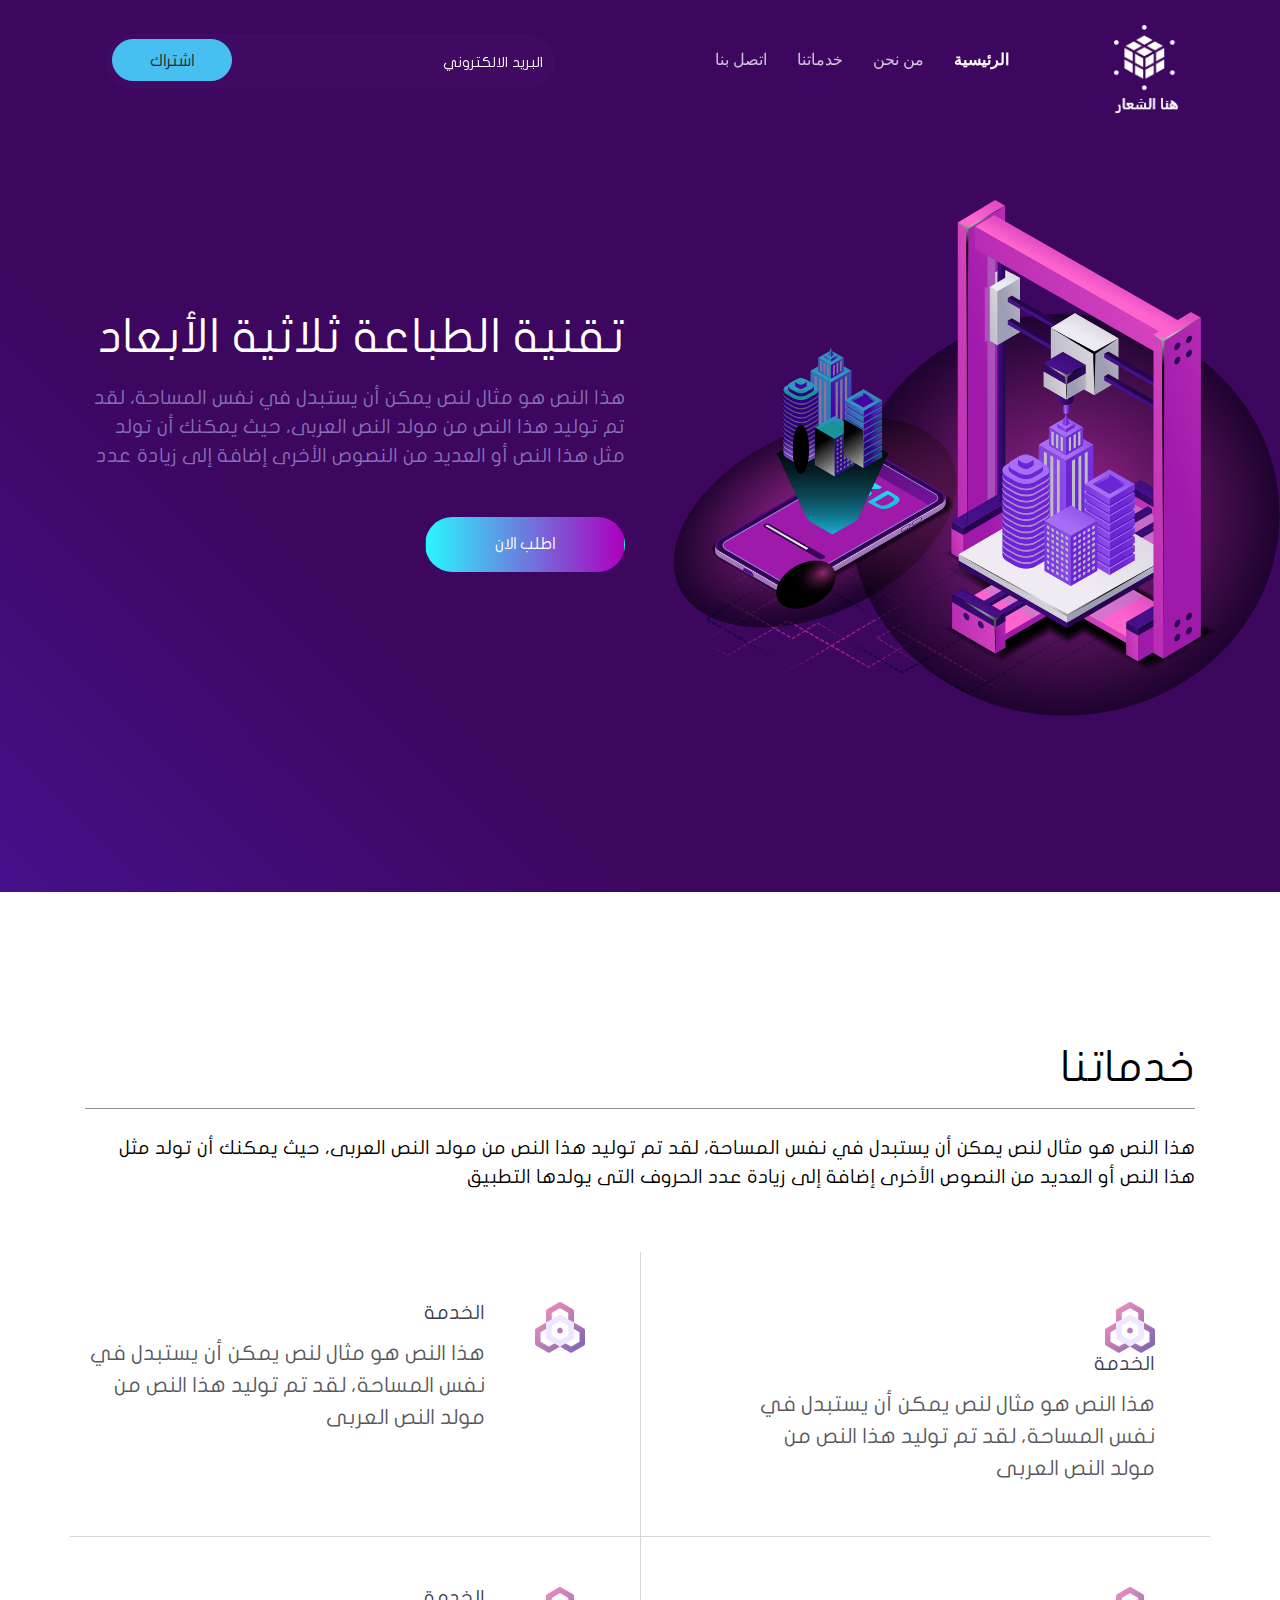
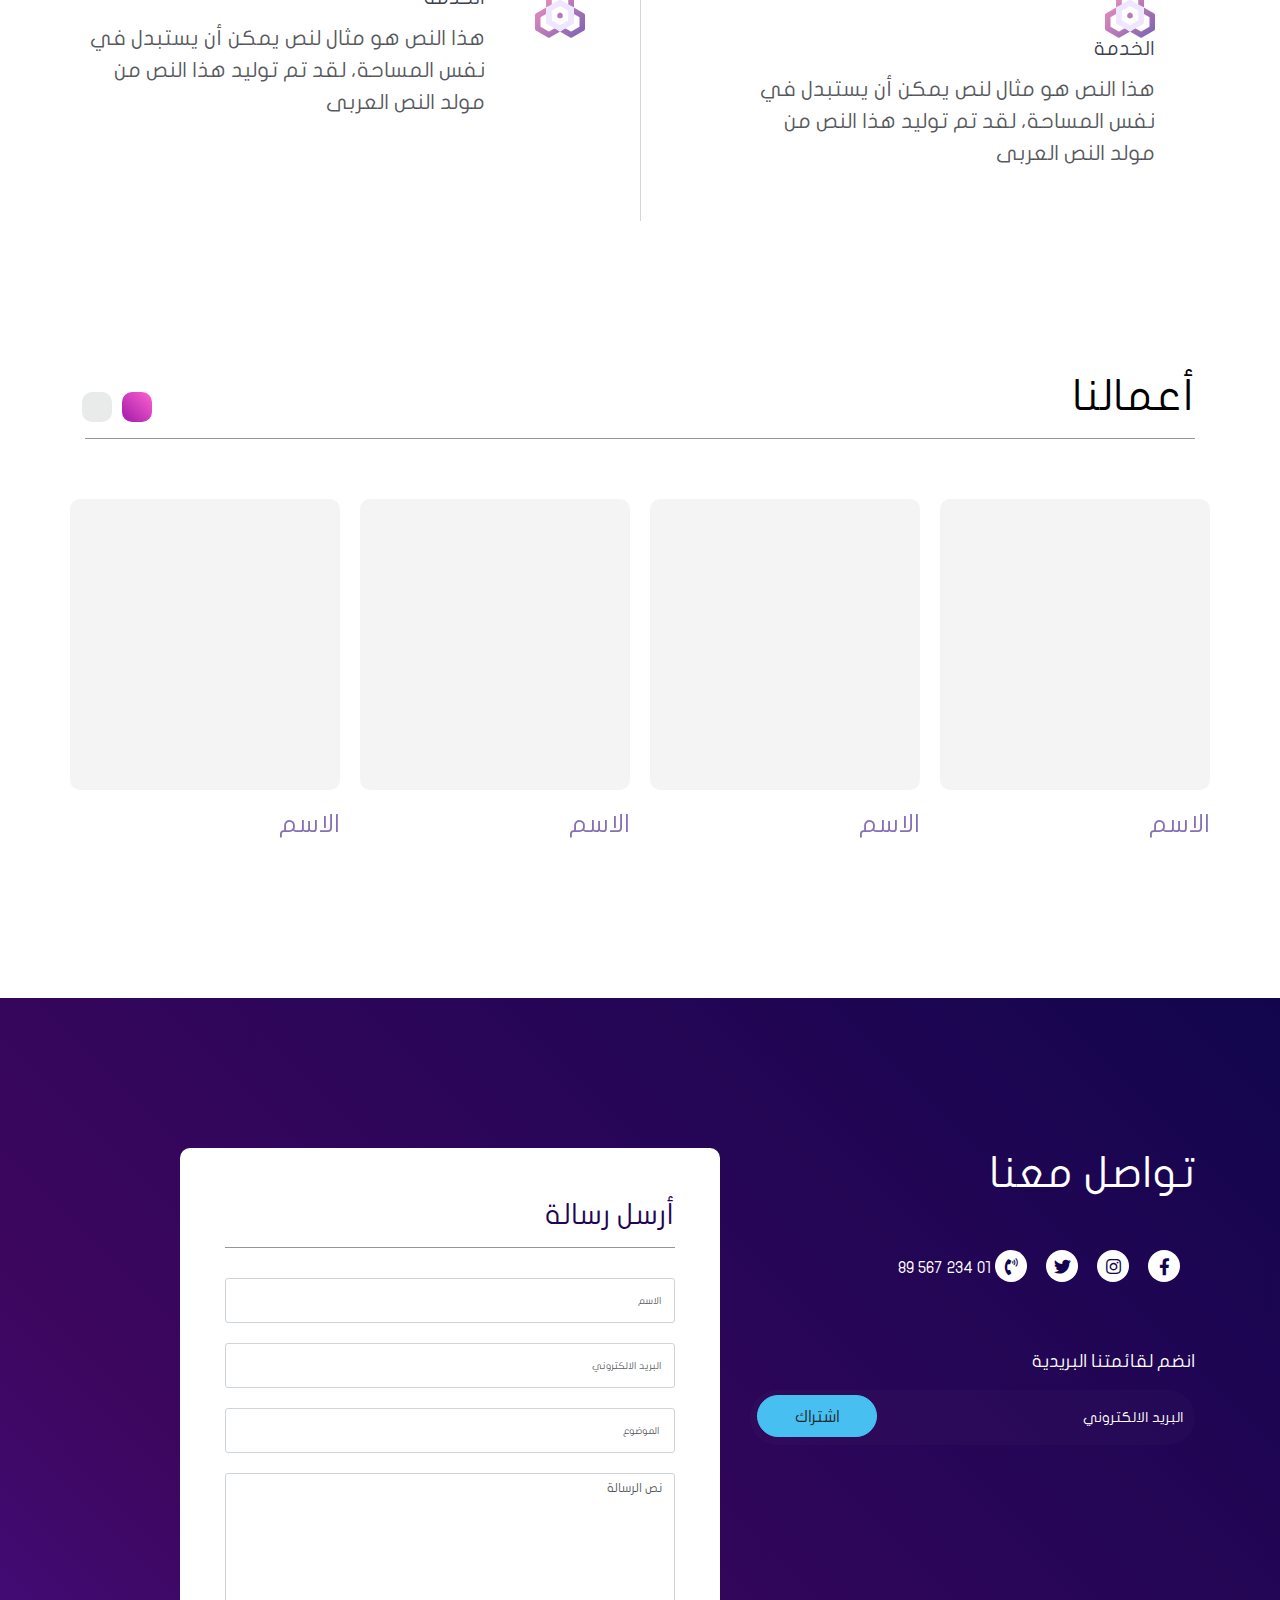
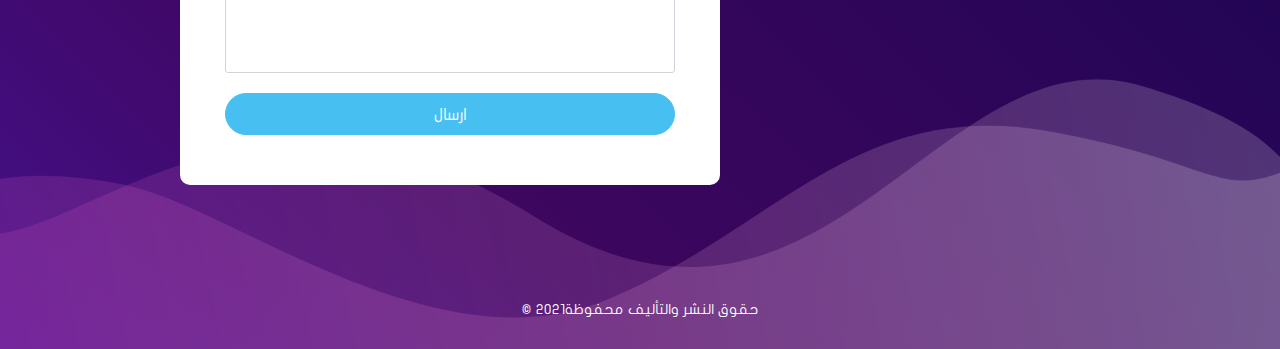
==== commit c3b0ce24: "edit" ====
--- a/index.html
+++ b/index.html
@@ -16,49 +16,50 @@
 </head>
 
 <body>
+  <header>
+    <div class="container">
+      <div class="row">
+        <div class="col-md-12">
+          <nav class="navbar navbar-expand-lg ">
+            <a class="navbar-brand logo" href="index.html"> <img src="assets/images/logo.png" alt=""></a>
+            <button class="navbar-toggler" type="button" data-toggle="collapse" data-target="#navbarNav"
+              aria-controls="navbarNav" aria-expanded="false" aria-label="Toggle navigation">
+              <div class="mobileMenu"><i></i><i></i><i></i></div>
+            </button>
+            <div class="collapse navbar-collapse" id="navbarNav">
+              <ul class="navbar-nav">
+                <li class="nav-item active">
+                  <a class="nav-link" href="index.html">الرئيسية </a>
+                </li>
+
+                <li class="nav-item">
+                  <a class="nav-link" href="#services"> من نحن </a>
+                </li>
+                <li class="nav-item">
+                  <a class="nav-link" href="#start"> خدماتنا</a>
+                </li>
+                <li class="nav-item">
+                  <a class="nav-link" href="#contactUs">اتصل بنا</a>
+                </li>
+
+              </ul>
+              <div class="subscribeBox">
+                <form class="subscribeForm">
+                  <div class="form-group">
+                    <input type="email" class="form-control" placeholder="البريد الالكتروني">
+                  </div>
+                  <button class="btn subscribeBtn"> اشتراك</button>
+                </form>
+              </div>
+            </div>
+          </nav>
+          </a>
+        </div>
+      </div>
+    </div>
+  </header>
   <section class="hero">
-    <header>
-      <div class="container">
-        <div class="row">
-          <div class="col-md-12">
-            <nav class="navbar navbar-expand-lg ">
-              <a class="navbar-brand logo" href="index.html"> <img src="assets/images/logo.png" alt=""></a>
-              <button class="navbar-toggler" type="button" data-toggle="collapse" data-target="#navbarNav"
-                aria-controls="navbarNav" aria-expanded="false" aria-label="Toggle navigation">
-                <div class="mobileMenu"><i></i><i></i><i></i></div>
-              </button>
-              <div class="collapse navbar-collapse" id="navbarNav">
-                <ul class="navbar-nav">
-                  <li class="nav-item active">
-                    <a class="nav-link" href="index.html">الرئيسية </a>
-                  </li>
-
-                  <li class="nav-item">
-                    <a class="nav-link" href="#services"> من نحن </a>
-                  </li>
-                  <li class="nav-item">
-                    <a class="nav-link" href="#start"> خدماتنا</a>
-                  </li>
-                  <li class="nav-item">
-                    <a class="nav-link" href="#contactUs">اتصل بنا</a>
-                  </li>
-
-                </ul>
-                <div class="subscribeBox">
-                  <form class="subscribeForm">
-                    <div class="form-group">
-                      <input type="email" class="form-control" placeholder="البريد الالكتروني">
-                    </div>
-                    <button class="btn subscribeBtn"> اشتراك</button>
-                  </form>
-                </div>
-              </div>
-            </nav>
-            </a>
-          </div>
-        </div>
-      </div>
-    </header>
+
     <div class="heroSection">
       <div class="heroImg">
         <img src="assets/images/hero.png" alt="">
--- a/assets/css/style.css
+++ b/assets/css/style.css
@@ -48,12 +48,18 @@
     color:black;
 overflow-x: hidden;
 height: 100%;;
-overflow: hidden;
+}
+header{
+    position: fixed;
+    width:100%;
+    top:0;
+    padding-top:20px;
+    z-index: 99999999999;
 }
 .hero{
     background: linear-gradient(45deg, var(--gradient-color1) 0%, var(--gradient-color2) 30%, var(--gradient-color2) 100%);
     background-size: cover;
-    padding-top:70px;
+    padding-top:200px;
     position: relative;
     overflow: hidden;
     padding-bottom:170px;
@@ -431,6 +437,10 @@
     body{
         font-size:12px
     }
+    .navbar-collapse.collapse{
+        width: 100%;
+        background-color: var(--gradient-color2)
+    }
     .owl-carousel .owl-stage-outer{
     overflow: hidden;
 }
@@ -440,6 +450,7 @@
     }
     .hero{
         padding:20px 0;
+        padding-top:150px;
     }
     header .subscribeBox{
         width:100%;
@@ -543,6 +554,7 @@
     }
     .heroSection{
         padding: 50px 0;
+        
     }
    .services .borderd-bottom ,.borderLeft{
         border:0;
